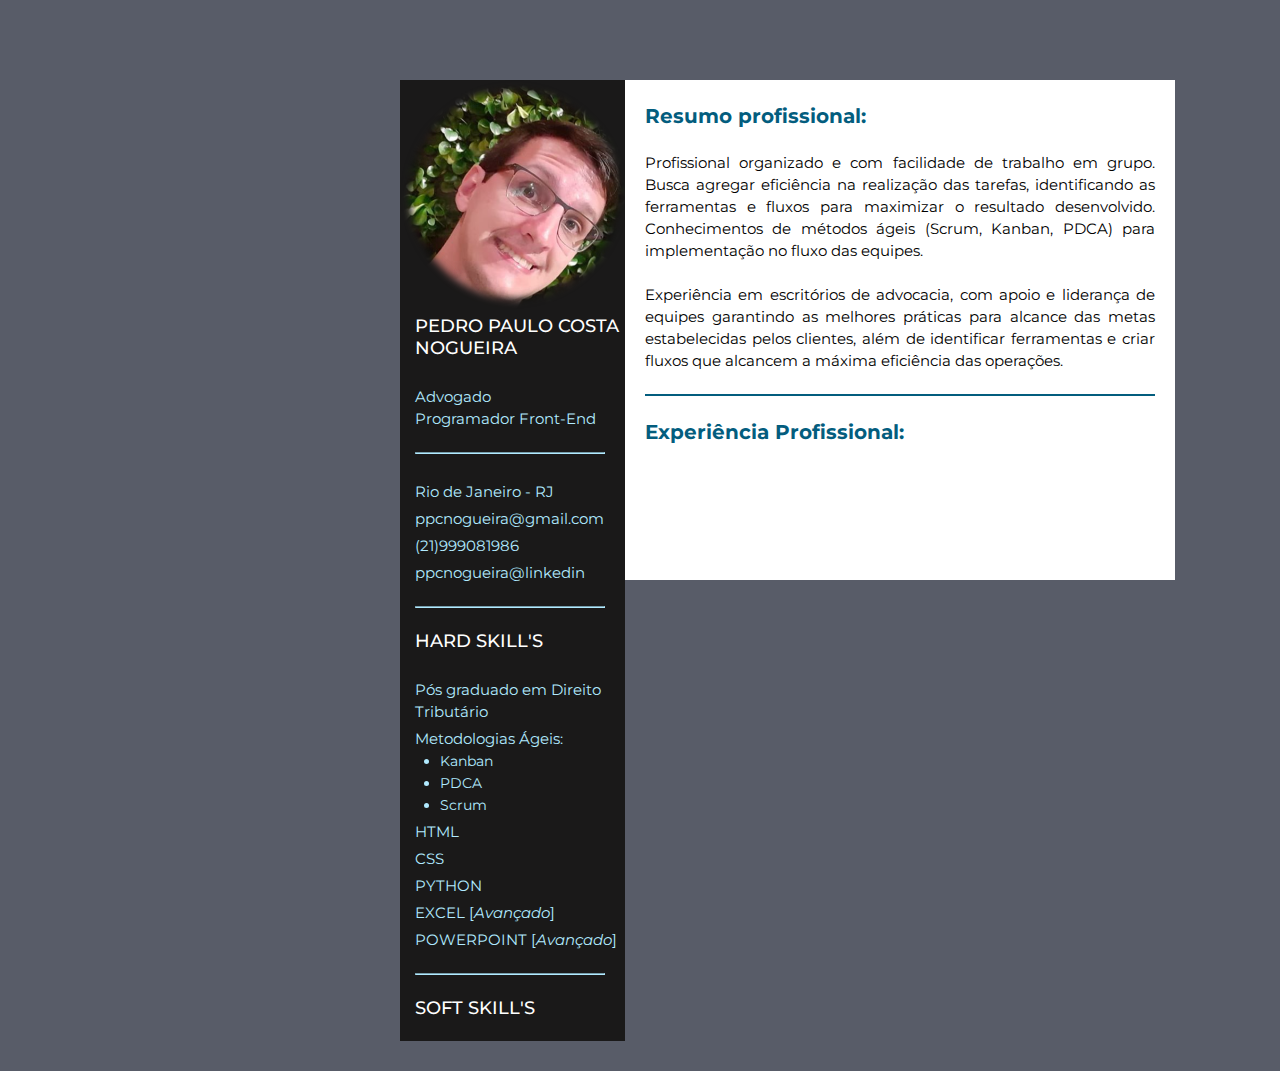
==== Curriculo/index.html @ b3544678 "Atualização 26.12" ====
<!DOCTYPE html>
<html lang="pt-BR">

<head>
    <meta charset="UTF-8">
    <meta name="viewport" content="width=device-width, initial-scale=1.0">
    <link rel="stylesheet" href="estilo.css" type="text/css">
    <title>Currículo Pedro</title>
</head>

<body>
    <div class="resumo">
        <img src="profile.png" alt="profile_pic">
        <p class="nome">
            <strog>PEDRO PAULO COSTA NOGUEIRA</strog>
        </p><br>
        <p class="dados">Advogado <br> Programador Front-End</p><br>
        <hr class="linha"><br>
        <p class="dados">Rio de Janeiro - RJ</p>
        <p class="dados">ppcnogueira@gmail.com</p>
        <p class="dados">(21)999081986</p>
        <p class="dados"><a href="https://www.linkedin.com/in/pedro-paulo-costa-nogueira-a34905128/"
                target="_blank">ppcnogueira@linkedin</a></p>
        <br>
        <hr class="linha"><br>
        <p class="nome">
            <strog>HARD SKILL'S</strog>
        </p><br>
        <p class="dados">Pós graduado em Direito Tributário</p>
        <p class="dados">Metodologias Ágeis:</p>
        <ul>
            <li>Kanban</li>
            <li>PDCA</li>
            <li>Scrum</li>
        </ul>
        <p class="dados">HTML</p>
        <p class="dados">CSS</p>
        <p class="dados">PYTHON</p>
        <p class="dados">EXCEL [<i>Avançado</i>]</p>
        <p class="dados">POWERPOINT [<i>Avançado</i>]</p>
        <br>
        <hr class="linha"><br>
        <p class="nome">
            <strog>SOFT SKILL'S</strog>
        </p><br>
    </div>
    <div class="centro">
        <h1 class="titulo1">Resumo profissional:</h1>
        <p>Profissional organizado e com facilidade de trabalho em grupo. Busca agregar eficiência na realização das tarefas, identificando as ferramentas e fluxos para maximizar o resultado desenvolvido. Conhecimentos de métodos ágeis (Scrum, Kanban, PDCA) para implementação no fluxo das equipes. 
            <br><br>
            Experiência em escritórios de advocacia, com apoio e liderança de equipes garantindo as melhores práticas para alcance das metas estabelecidas pelos clientes, além de identificar ferramentas e criar fluxos que alcancem a máxima eficiência das operações.
        </p>
        <br>
        <hr class="linha2">
        <h1 class="titulo1">Experiência Profissional:</h1>
    </div>
</body>

</html>
---- Curriculo/estilo.css ----
@import url("https://fonts.googleapis.com/css?family=Montserrat:400,500,700&display=swap");

* {
    margin: 0;
    padding: 0;
    box-sizing: border-box;
    font-family: "Montserrat", sans-serif;
}

body {
    background: #585c68;
    font-size: 14px;
    line-height: 22px;
    color: #FFFFFF;
}

.resumo {
    background: rgb(26, 25, 25);
    width: 225px;
    margin-left: 400px;
    margin-top: 80px;
    margin-bottom: 30px;
}

.nome { 
    margin-left: 15px;   
    font-weight: 500;
    font-size: 18px;
    text-transform: uppercase;
}

.dados {
    margin-left: 15px;
    margin-top: 5px;
    display: flex;   
    font-size: 15px;
    color: #b1eaff;
}

a {
    text-decoration: none;
    color: #FFFFFF;
    color: #b1eaff;
}

.linha {
    width: 190px;
    margin-left: 15px;
    border-color: #b1eaff;
}

ul {
    color: #b1eaff;
    margin-left: 40px;
}

.centro {
    position: absolute;
    top: 80px;
    left: 625px;
    width: 550px;
    height: 500px;
    background-color: #fff;
    text-align: left;
}

.titulo1 {
    font-size: 20px;
    padding: 25px 0 0 20px;
    color: #035d7e;
}

.centro p {
    text-align: justify;
    font-size: 15px;
    padding: 25px 20px 0 20px;
    color: black;
}

.linha2 {
    width: 510px;
    margin-left: 20px;
    border: 1px double #035d7e;
}
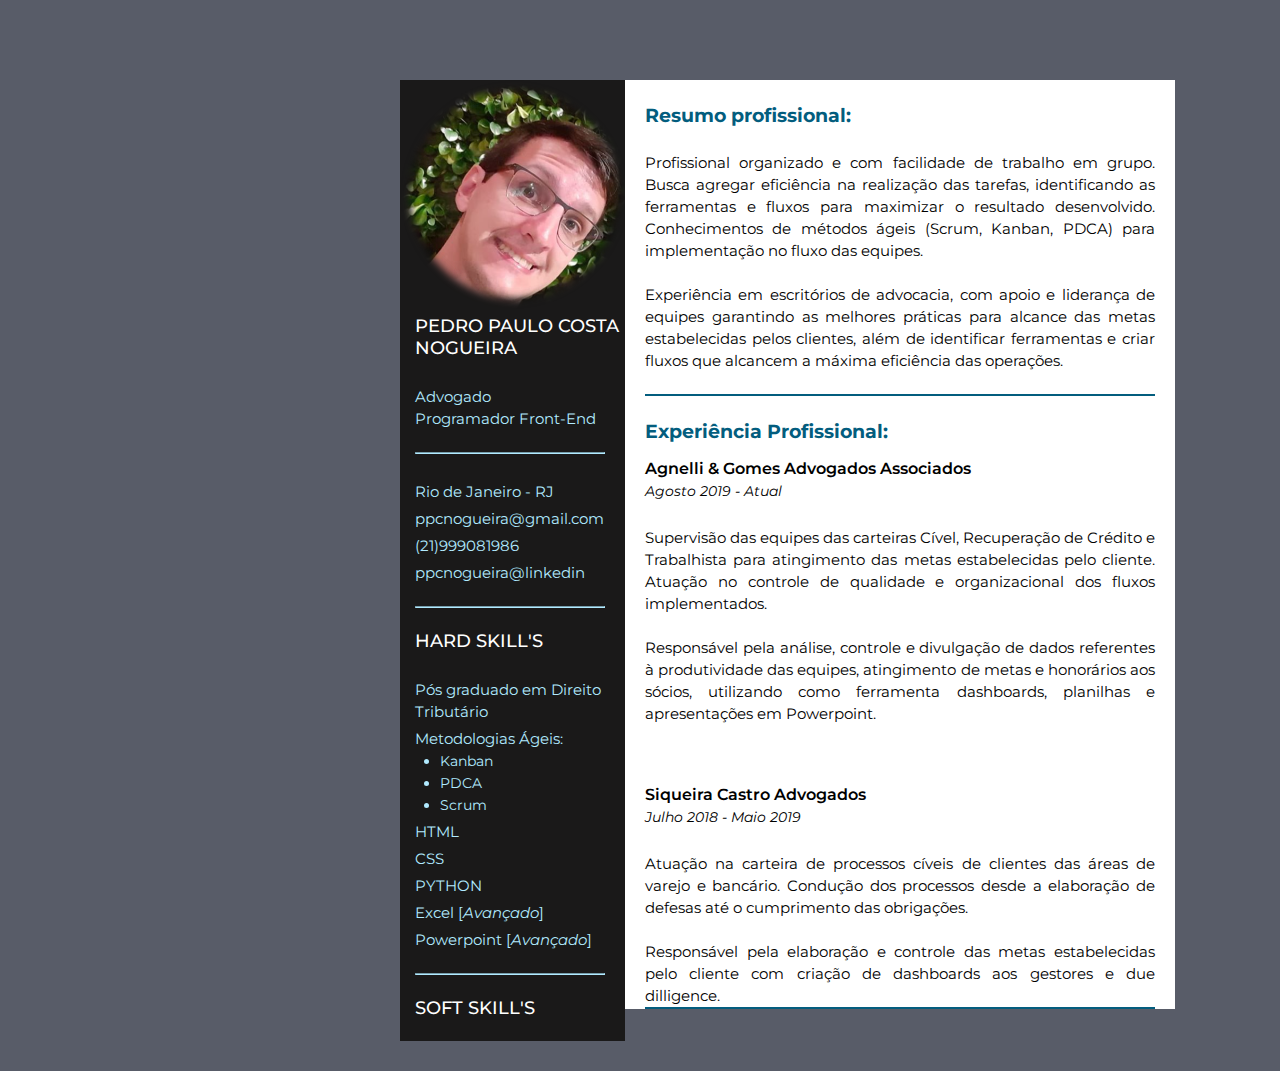
==== commit 6082732a: "Atualizado em 04/01/2021" ====
--- a/Curriculo/index.html
+++ b/Curriculo/index.html
@@ -36,24 +36,34 @@
         <p class="dados">HTML</p>
         <p class="dados">CSS</p>
         <p class="dados">PYTHON</p>
-        <p class="dados">EXCEL [<i>Avançado</i>]</p>
-        <p class="dados">POWERPOINT [<i>Avançado</i>]</p>
+        <p class="dados">Excel [<i>Avançado</i>]</p>
+        <p class="dados">Powerpoint [<i>Avançado</i>]</p>
         <br>
         <hr class="linha"><br>
         <p class="nome">
             <strog>SOFT SKILL'S</strog>
         </p><br>
-    </div>
+    </div><!--resumo-->
     <div class="centro">
-        <h1 class="titulo1">Resumo profissional:</h1>
+        <h1 class="centro_titulo1">Resumo profissional:</h1>
         <p>Profissional organizado e com facilidade de trabalho em grupo. Busca agregar eficiência na realização das tarefas, identificando as ferramentas e fluxos para maximizar o resultado desenvolvido. Conhecimentos de métodos ágeis (Scrum, Kanban, PDCA) para implementação no fluxo das equipes. 
             <br><br>
             Experiência em escritórios de advocacia, com apoio e liderança de equipes garantindo as melhores práticas para alcance das metas estabelecidas pelos clientes, além de identificar ferramentas e criar fluxos que alcancem a máxima eficiência das operações.
         </p>
         <br>
         <hr class="linha2">
-        <h1 class="titulo1">Experiência Profissional:</h1>
-    </div>
+        <h1 class="centro_titulo1">Experiência Profissional:</h1>
+        <p class="lugar">Agnelli & Gomes Advogados Associados</p>
+        <p class="data"><em>Agosto 2019 - Atual</em></p>
+        <p>Supervisão das equipes das carteiras Cível, Recuperação de Crédito e Trabalhista para atingimento das metas estabelecidas pelo cliente. Atuação no controle de qualidade e organizacional dos fluxos implementados.<br><br>
+        Responsável pela análise, controle e divulgação de dados referentes à produtividade das equipes, atingimento de metas e honorários aos sócios, utilizando como ferramenta dashboards, planilhas e apresentações em Powerpoint.</p>
+        <br><br>
+        <p class="lugar">Siqueira Castro Advogados</p>
+        <p class="data"><em>Julho 2018 - Maio 2019</em></p>
+        <p>Atuação na carteira de processos cíveis de clientes das áreas de varejo e bancário. Condução dos processos desde a elaboração de defesas até o cumprimento das obrigações.<br><br>
+        Responsável pela elaboração e controle das metas estabelecidas pelo cliente com criação de dashboards aos gestores e due dilligence. </p>
+        <hr class="linha2">
+    </div><!--centro-->
 </body>
 
 </html>--- a/Curriculo/estilo.css
+++ b/Curriculo/estilo.css
@@ -59,15 +59,9 @@
     top: 80px;
     left: 625px;
     width: 550px;
-    height: 500px;
+    height: auto;
     background-color: #fff;
     text-align: left;
-}
-
-.titulo1 {
-    font-size: 20px;
-    padding: 25px 0 0 20px;
-    color: #035d7e;
 }
 
 .centro p {
@@ -77,10 +71,29 @@
     color: black;
 }
 
-.linha2 {
+.centro .linha2 {
     width: 510px;
     margin-left: 20px;
     border: 1px double #035d7e;
 }
 
+.centro_titulo1 {
+    font-size: 19px;
+    padding: 25px 0 0 20px;
+    color: #035d7e;
+}
 
+.centro .lugar {
+    font-size: 16px;
+    font-weight: 600;
+    color: black;
+    margin-top: -10px;
+    
+}
+
+.centro .data {
+    margin-top: -25px;
+    font-size: 14px;
+}
+
+
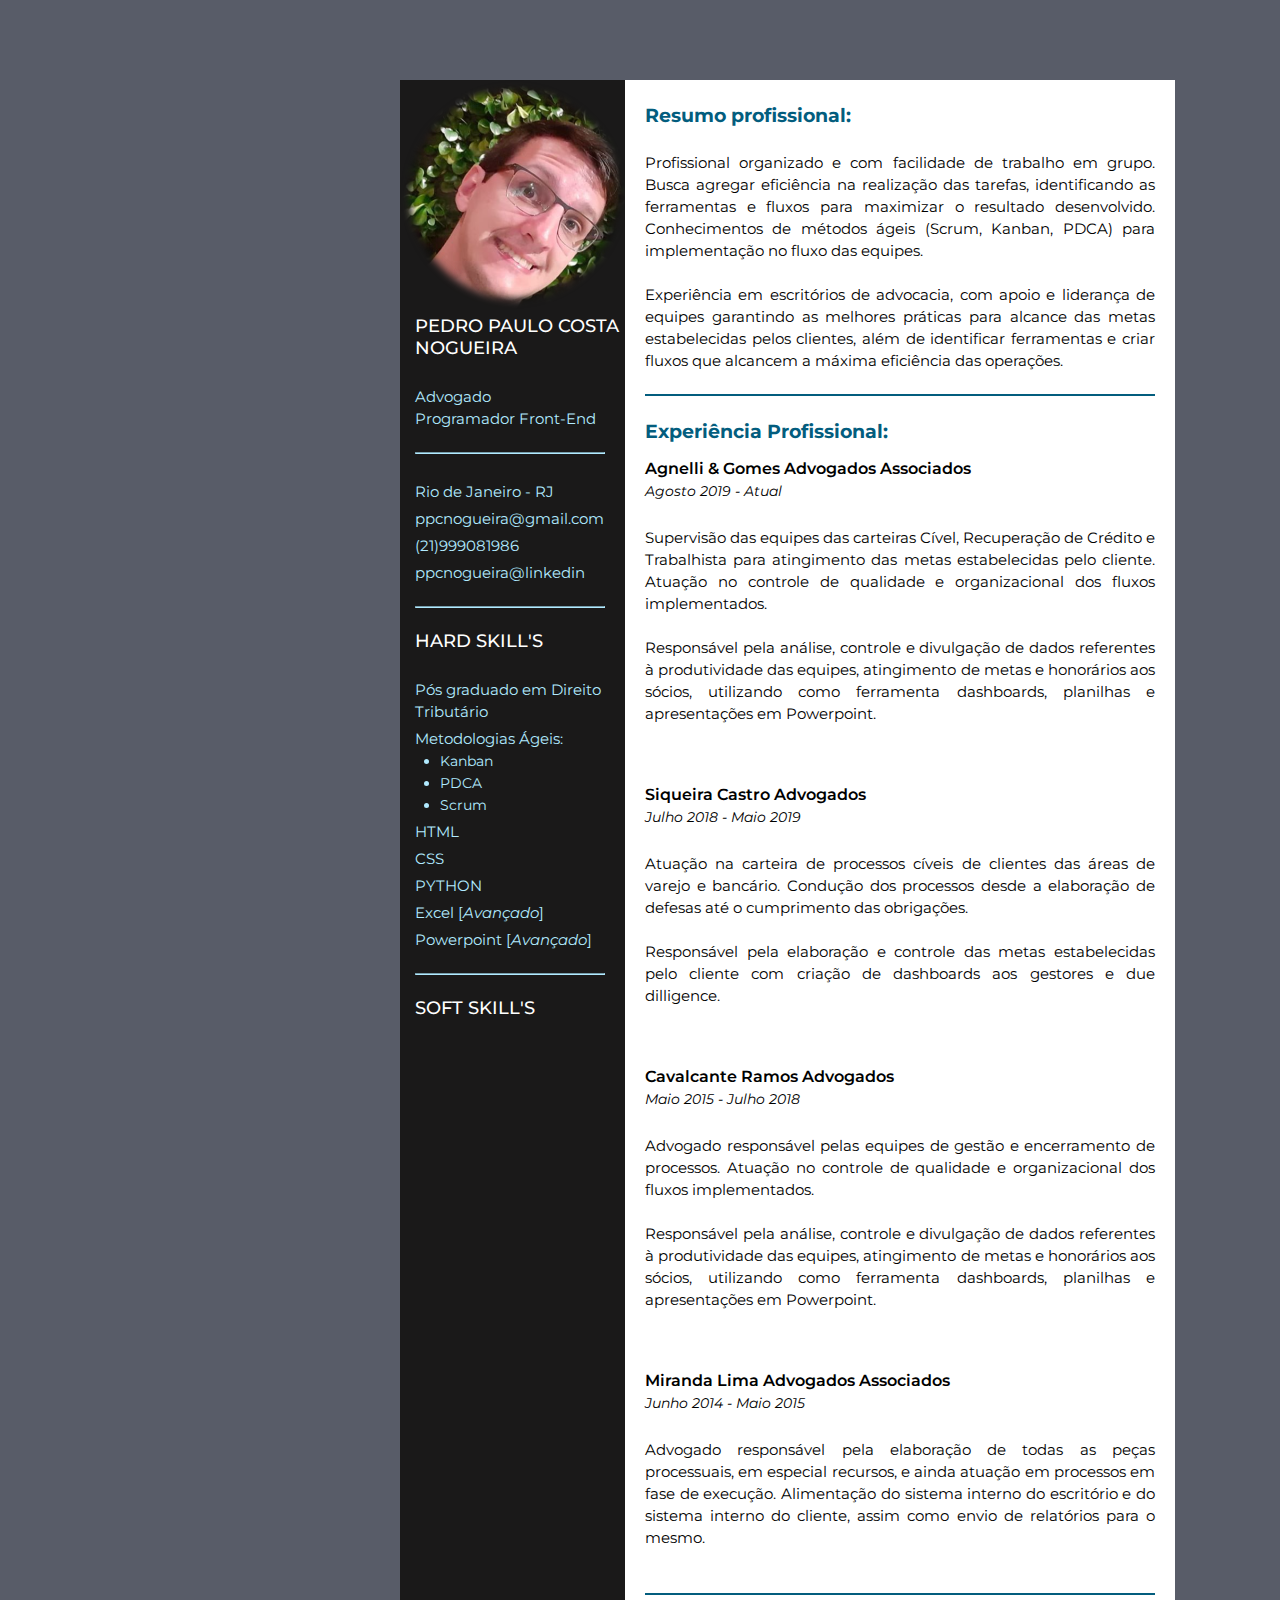
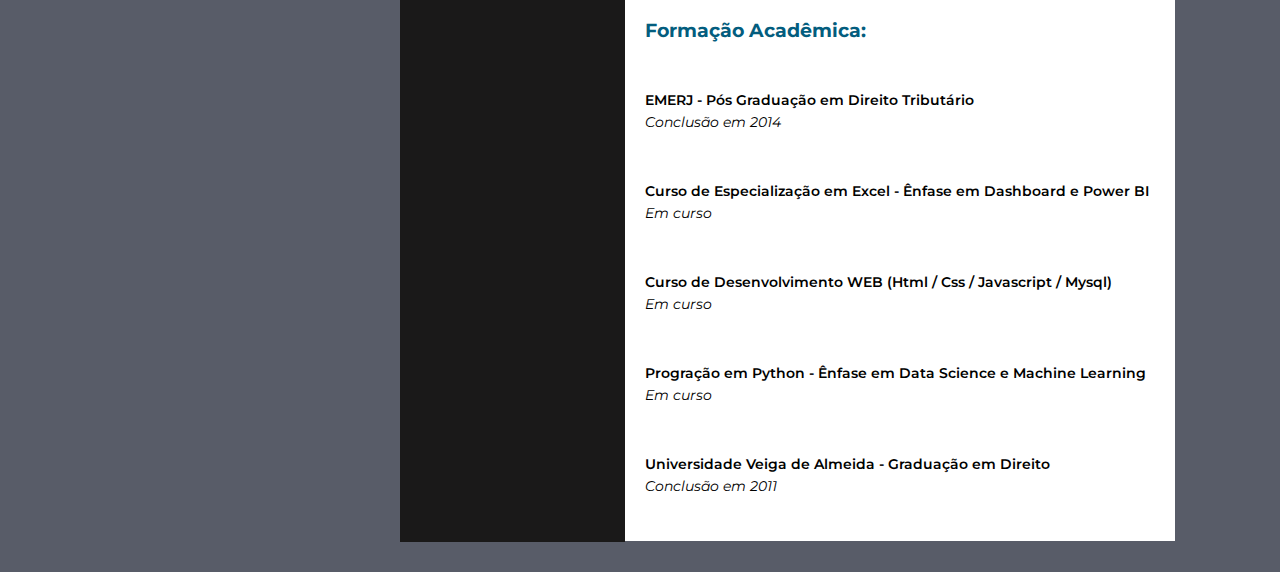
==== commit 35043efe: "Atualização 04/01 V2" ====
--- a/Curriculo/index.html
+++ b/Curriculo/index.html
@@ -53,17 +53,49 @@
         <br>
         <hr class="linha2">
         <h1 class="centro_titulo1">Experiência Profissional:</h1>
-        <p class="lugar">Agnelli & Gomes Advogados Associados</p>
-        <p class="data"><em>Agosto 2019 - Atual</em></p>
-        <p>Supervisão das equipes das carteiras Cível, Recuperação de Crédito e Trabalhista para atingimento das metas estabelecidas pelo cliente. Atuação no controle de qualidade e organizacional dos fluxos implementados.<br><br>
-        Responsável pela análise, controle e divulgação de dados referentes à produtividade das equipes, atingimento de metas e honorários aos sócios, utilizando como ferramenta dashboards, planilhas e apresentações em Powerpoint.</p>
-        <br><br>
-        <p class="lugar">Siqueira Castro Advogados</p>
-        <p class="data"><em>Julho 2018 - Maio 2019</em></p>
-        <p>Atuação na carteira de processos cíveis de clientes das áreas de varejo e bancário. Condução dos processos desde a elaboração de defesas até o cumprimento das obrigações.<br><br>
-        Responsável pela elaboração e controle das metas estabelecidas pelo cliente com criação de dashboards aos gestores e due dilligence. </p>
+            <div class="historico">
+                <p class="lugar">Agnelli & Gomes Advogados Associados</p>
+                <p class="data"><em>Agosto 2019 - Atual</em></p>
+                <p>Supervisão das equipes das carteiras Cível, Recuperação de Crédito e Trabalhista para atingimento das metas estabelecidas pelo cliente. Atuação no controle de qualidade e organizacional dos fluxos implementados.<br><br>
+                Responsável pela análise, controle e divulgação de dados referentes à produtividade das equipes, atingimento de metas e honorários aos sócios, utilizando como ferramenta dashboards, planilhas e apresentações em Powerpoint.</p>
+                <br><br>
+                <p class="lugar">Siqueira Castro Advogados</p>
+                <p class="data"><em>Julho 2018 - Maio 2019</em></p>
+                <p>Atuação na carteira de processos cíveis de clientes das áreas de varejo e bancário. Condução dos processos desde a elaboração de defesas até o cumprimento das obrigações.<br><br>
+                Responsável pela elaboração e controle das metas estabelecidas pelo cliente com criação de dashboards aos gestores e due dilligence. </p>
+                <br><br>
+                <p class="lugar">Cavalcante Ramos Advogados</p>
+                <p class="data"><em>Maio 2015 - Julho 2018</em></p>
+                <p>Advogado responsável pelas equipes de gestão e encerramento de processos. Atuação no controle de qualidade e organizacional dos fluxos implementados.<br><br>
+                Responsável pela análise, controle e divulgação de dados referentes à produtividade das equipes, atingimento de metas e honorários aos sócios, utilizando como ferramenta dashboards, planilhas e apresentações em Powerpoint. </p>
+                <br><br>
+                <p class="lugar">Miranda Lima Advogados Associados  </p>
+                <p class="data"><em>Junho 2014 - Maio 2015</em></p>
+                <p>Advogado responsável pela elaboração de todas as peças processuais, em especial recursos, e ainda atuação em processos em fase de execução. Alimentação do sistema interno do escritório e do sistema interno do cliente, assim como envio de relatórios para o mesmo.</p>
+                <br><br>                
+            </div><!--historico-->
         <hr class="linha2">
+                <h1 class="centro_titulo1">Formação Acadêmica:</h1><br>
+                <div class="historico">
+                    <p class="ensino">EMERJ - Pós Graduação em Direito Tributário</p>
+                    <p class="data"><em>Conclusão em 2014</em></p>
+                    <br>
+                    <p class="ensino">Curso de Especialização em Excel - Ênfase em Dashboard e Power BI</p>
+                    <p class="data"><em>Em curso</em></p>
+                    <br>
+                    <p class="ensino">Curso de Desenvolvimento WEB (Html / Css / Javascript / Mysql)</p>
+                    <p class="data"><em>Em curso</em></p>
+                    <br>
+                    <p class="ensino">Progração em Python - Ênfase em Data Science e Machine Learning</p>
+                    <p class="data"><em>Em curso</em></p>
+                    <br>
+                    <p class="ensino">Universidade Veiga de Almeida - Graduação em Direito</p>
+                    <p class="data"><em>Conclusão em 2011</em></p>
+                    <br><br>
+                </div><!--historico-->
+    </div><!--linha_tempo-->
     </div><!--centro-->
+
 </body>
 
 </html>--- a/Curriculo/estilo.css
+++ b/Curriculo/estilo.css
@@ -17,6 +17,7 @@
 .resumo {
     background: rgb(26, 25, 25);
     width: 225px;
+    height: 2062px;
     margin-left: 400px;
     margin-top: 80px;
     margin-bottom: 30px;
@@ -97,3 +98,7 @@
 }
 
 
+.historico .ensino {
+    font-weight: 600;
+    font-size: 14px;
+}
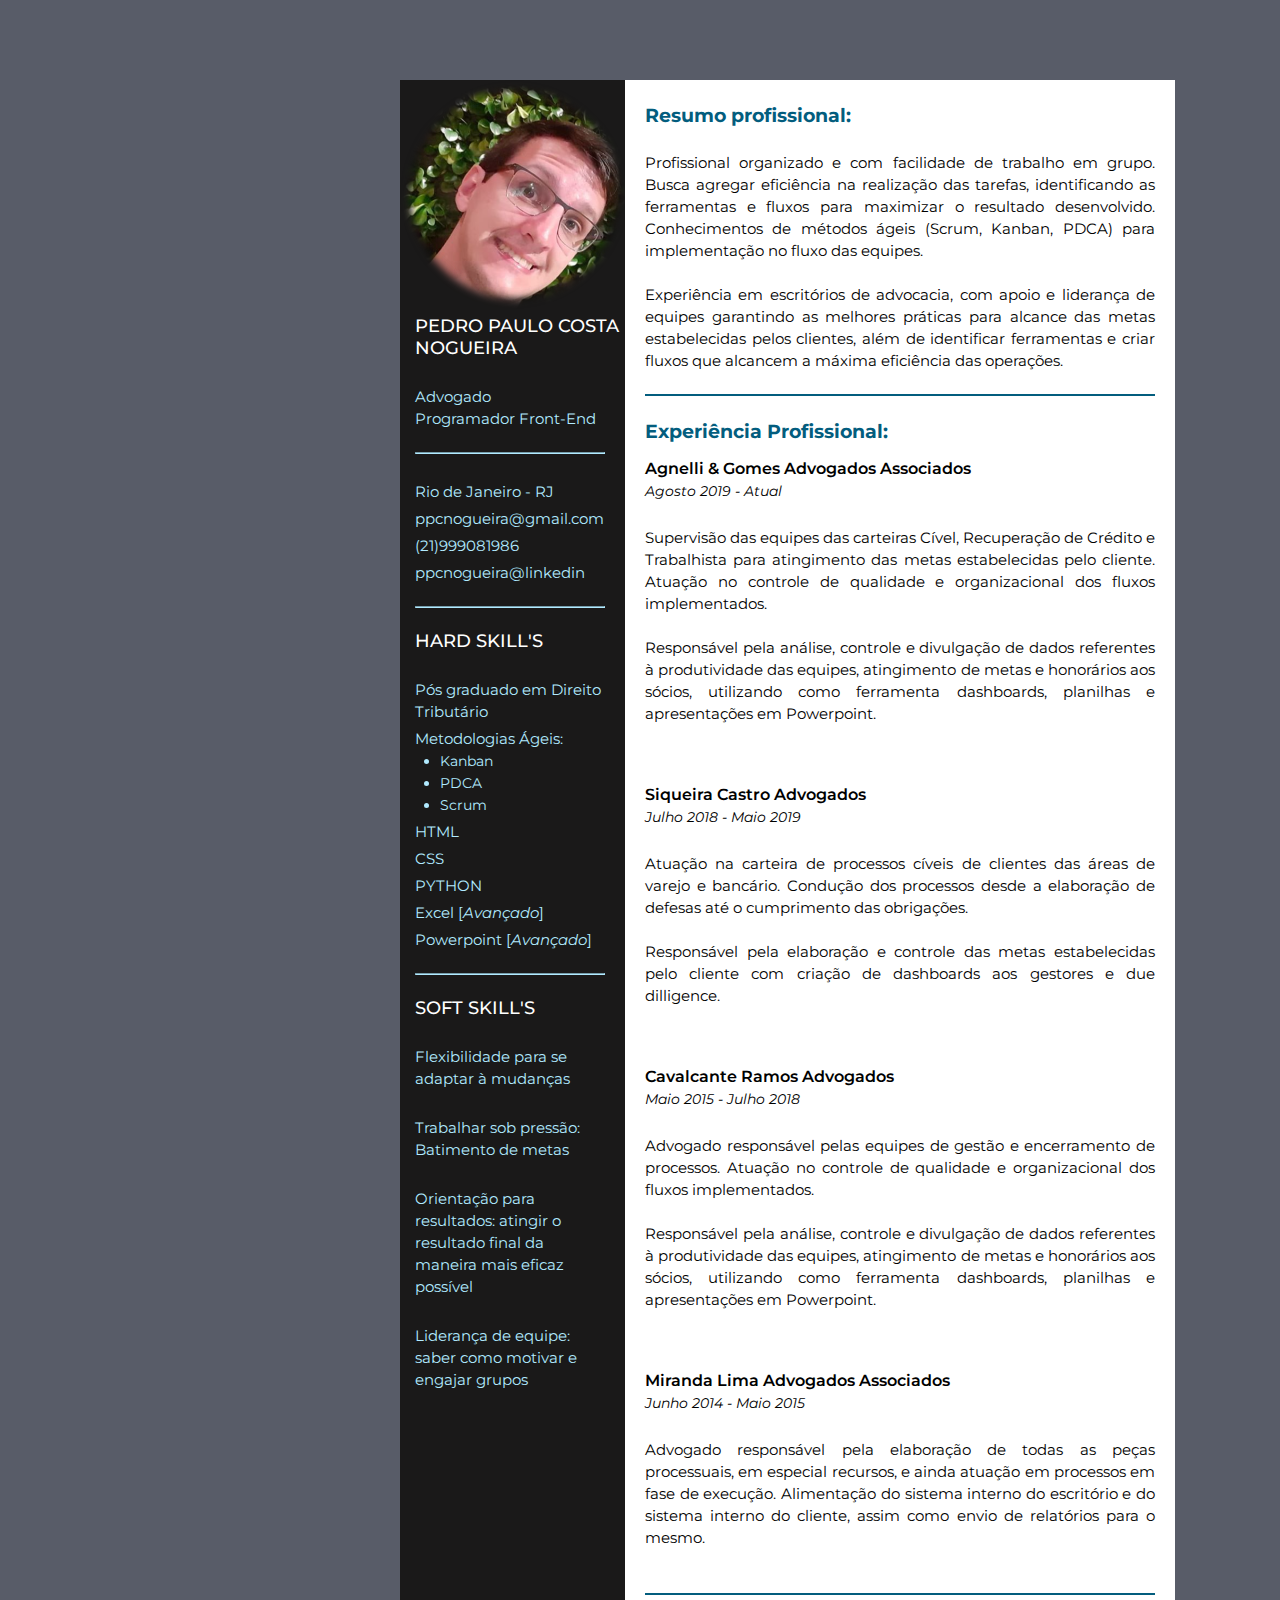
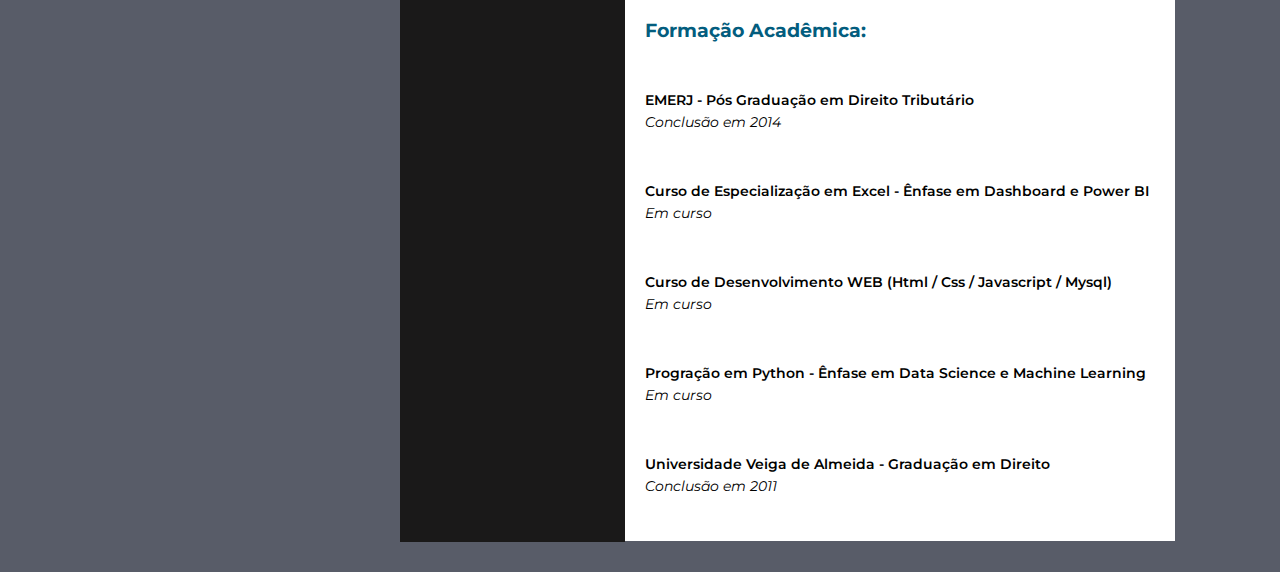
==== commit 225110d7: "Atualização 04/01 V3" ====
--- a/Curriculo/index.html
+++ b/Curriculo/index.html
@@ -43,6 +43,13 @@
         <p class="nome">
             <strog>SOFT SKILL'S</strog>
         </p><br>
+        <p class="dados">Flexibilidade para se adaptar à mudanças</p>
+        <br>
+        <p class="dados">Trabalhar sob pressão: Batimento de metas</p>
+        <br>
+        <p class="dados">Orientação para resultados: atingir o resultado final da maneira mais eficaz possível</p>
+        <br>
+        <p class="dados">Liderança de equipe: saber como motivar e engajar grupos</p>
     </div><!--resumo-->
     <div class="centro">
         <h1 class="centro_titulo1">Resumo profissional:</h1>
--- a/Curriculo/estilo.css
+++ b/Curriculo/estilo.css
@@ -31,9 +31,10 @@
 }
 
 .dados {
+    width: 190px;
     margin-left: 15px;
     margin-top: 5px;
-    display: flex;   
+    display: flex;
     font-size: 15px;
     color: #b1eaff;
 }
